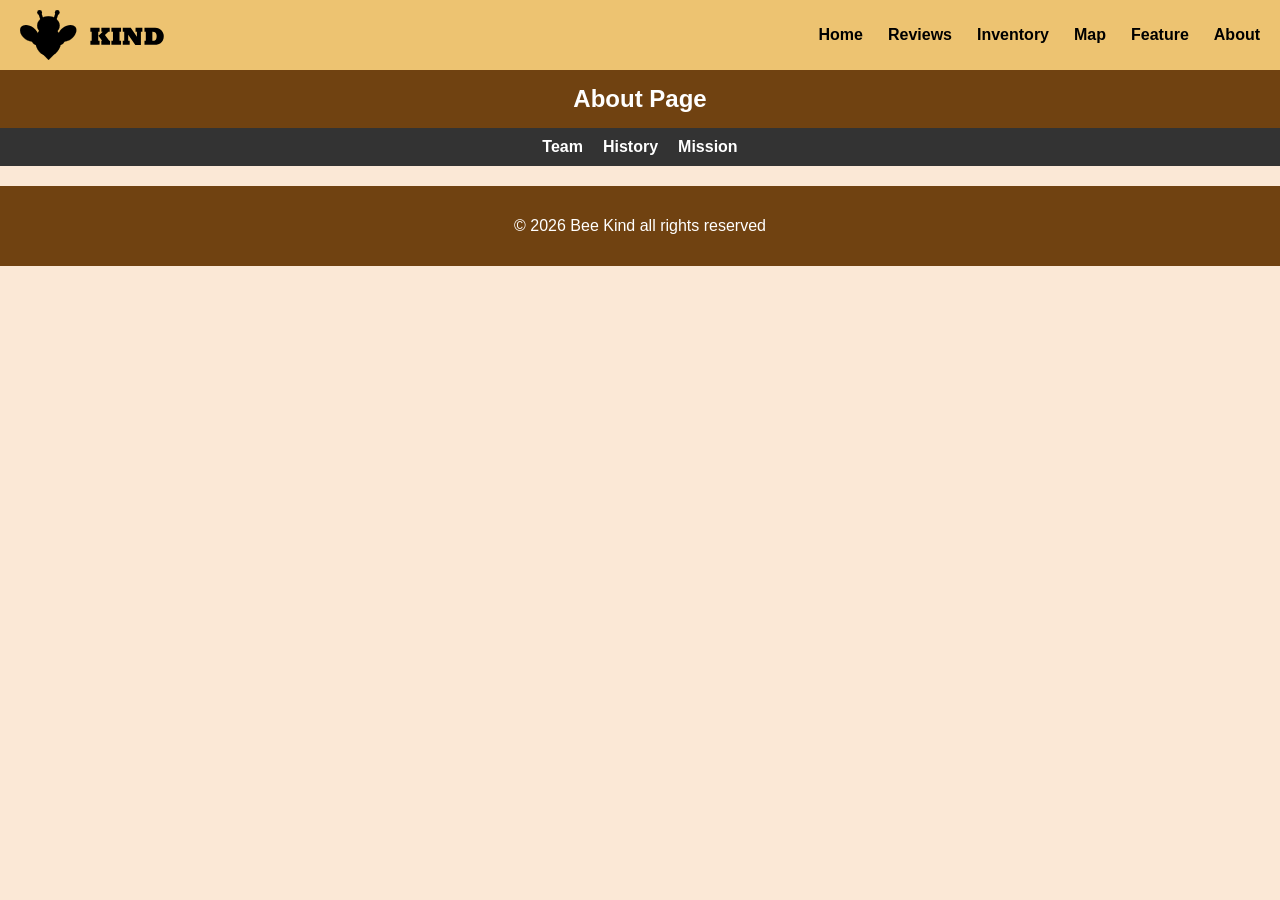
==== about.html @ dc569148 "prototype finished" ====
<!DOCTYPE html>
<html lang="en">
<head>
    <meta charset="UTF-8">
    <meta name="viewport" content="width=device-width, initial-scale=1.0">
    <title>Home</title>
    <link rel="stylesheet" href="style.css">

</head>
<body>
    <header class="site-header">
        <a href="index.html" class="logo">
            <img src="img/SVG/Asset 1.svg" alt="Bee Kind">
        </a>    

        <nav class="main-nav">

            <ul>
                <li><a href="index.html">Home</a></li>
                <li><a href="reviews.html">Reviews</a></li>
                <li><a href="inventory.html">Inventory</a></li>
                <li><a href="map.html">Map</a></li>
                <li><a href="feature.html">Feature</a></li>
                <li><a href="about.html">About</a></li>
            </ul>

        </nav>
    </header>

    <h2>About Page</h2>
    <nav class="site-nav">
        <ul>
        <li><a href="#">Team</a></li>
        <li><a href="#">History</a></li>
        <li><a href="#">Mission</a></li>
        </ul>

    </nav>

    <footer>
        <p>© 2026 Bee Kind all rights reserved</p>
    </footer>
</body>
</html>
---- style.css ----
body {
    font-family: Arial, Helvetica, sans-serif;
    background-color: #fbe8d6;
    margin: 0;
    padding: 0;
}

.site-header {
    display: flex;
    justify-content: space-between;
    align-items: center;
    background-color: #edc371;
    padding: 10px 20px;
}

.logo {
    display: flex;
    align-items: center;
    gap: 10px;
}

.logo img {
    height: 50px;
}

.main-nav ul {
    display: flex;
    gap: 25px;
    list-style: none;
    margin: 0;
    padding: 0;
}

.main-nav a {
    color: black;
    text-decoration: none;
    font-weight: bold;
}


h2{
    grid-area: header;
    text-align: center;
    background-color: #704211;
    color: white;
    padding: 15px;
    margin: 0;
}

.site-nav {
    grid-area: nav;
    background-color: #333;
    padding: 10px;
}

nav ul {
    list-style: none;
    display: flex;
    justify-content: center;
    gap: 20px;
    margin: 0;
    padding: 0;
}

nav li a {
    color: white;
    text-decoration: none;
    font-weight: bold;
}

nav li a:hover {
    text-decoration: underline;
}




.reviews-page .wrapper {
    display: grid;
    grid-template-columns: 1fr 280px;
    grid-template-rows: auto auto;
    gap: 30px 20px;
    max-width: 1000px;
    margin: 40px auto;
    padding: 20px;
    background-color: white;
    border-radius: 12px;
    line-height: 1.6;
    color: #444;
}
 
.review1{ 
    grid-column:1; 
    grid-row: 1; 
}
.review2{ 
    grid-column: 1; 
    grid-row: 2; 
}
.side1{
    grid-column: 2; 
    grid-row: 1; 
}
.side2{ 
    grid-column: 2; 
    grid-row: 2; 
}
 
.review1,
.review2 {
    overflow: hidden;
    padding: 15px;
    border-radius: 12px;

}
 
.side1,
.side2 {
    background-color: #fde2ac;
    border-radius: 12px;
    padding: 15px;
    font-size: 14px;
    box-shadow: 0 2px 6px rgba(0, 0, 0, 0.08);
    align-self: start;
}
.side1 video,
.side2 video {
    border-radius: 8px;
    margin-bottom: 12px;
}
 

.article-grid {
    border-radius: 12px;
    padding: 30px;
    display: grid;
    gap: 15px;
    grid-template-columns: 1fr 1fr 1fr 1fr;
    grid-template-areas:
        "rheader rheader rheader rheader"
        "rlead   rlead   rlead   rlead"
        "rinfo   rinfo   rinfo   rinfo"
        "rinfo   rinfo   rinfo   rinfo"
        "rfooter rfooter rfooter rfooter";
}
 
/* ── Grid area assignments ── */
.rheader{ grid-area: rheader; }
.rlead{ grid-area: rlead;   }
.raside{ grid-area: raside;  }
.rinfo{ grid-area: rinfo;   }
.rfooter{ grid-area: rfooter; }
 
/* ── rheader ── */
.rheader h3 {
    margin: 0 0 4px;
    font-size: 1.4rem;
    color: #704211;
}
 
.rheader p {
    margin: 0;
    font-size: 0.9rem;
    color: #666;
}
 
.rlead img {
    height:500px;
    width: auto;
    border-radius: 10px;
    display: block;
}
 
.rlead .image-credit {
    font-style: italic;
    font-size: 0.8rem;
    color: #888;
    margin: 4px 0 0;
}

.rinfo {
    column-gap: 25px;
    line-height: 1.6;
    color: #444;
    font-size: 15px;
}

.rinfo p {
    margin-bottom: 12px;
}
.rinfo a {
    color: #f4b942;
    text-decoration: none;
    font-weight: bold;
}

.rinfo a:hover {
    text-decoration: underline;
}
 
.side1 h3,
.side2 h3 {
    margin: 0 0 8px;
    color: #704211;
}
 
.side1 h4,
.side2 h4 {
    margin: 10px 0 4px;
}
 
.side1 ul,
.side2 ul {
    margin: 0;
    padding-left: 18px;
}
 
.side1 ul li,
.side2 ul li {
    margin-bottom: 4px;
}

.image-credit {
    font-style: italic;
}



.inventory-page .wrapper {
    display: flex;
    flex-direction: column;
    max-width: 1000px;
    margin: 40px auto;
    gap: 20px;
    padding: 20px;
    border-radius: 12px;
    background-color: white;
    line-height: 1.6;
    color: #444;

}

.gallery {
    display: grid;
    grid-template-columns: repeat(3, 1fr);
    gap: 15px;
}

.gallery figure {
    margin: 0;
    display: flex;
    flex-direction: column;
}
 
.gallery img {
    width: 100%;
    height: 250px;
    object-fit: cover;
    border-radius: 12px 12px 0 0 ;
}
 
.gallery figcaption {
    background-color: #edc371;
    color: #704211;
    text-align: center;
    font-size: 0.8rem;
    padding: 6px 10px;
    border-radius: 0 0 12px 12px;
}
 


table {
    width: 100%;
    border-collapse: collapse;
    margin-top: 15px;
    border-radius: 12px 12px 0 0;

    
}

td, th {
    padding: 10px;
    text-align: center;
    
    
}

th {
    background-color: #edc371;
    color: white;
}
td{
    background-color: rgb(250, 235, 206);
}




footer {
    text-align: center;
    padding: 15px;
    background-color: #704211;
    color: white;
    margin-top: 20px;
}
.fa-star {
    color: #f4b942;
    margin-right: 3px;
}
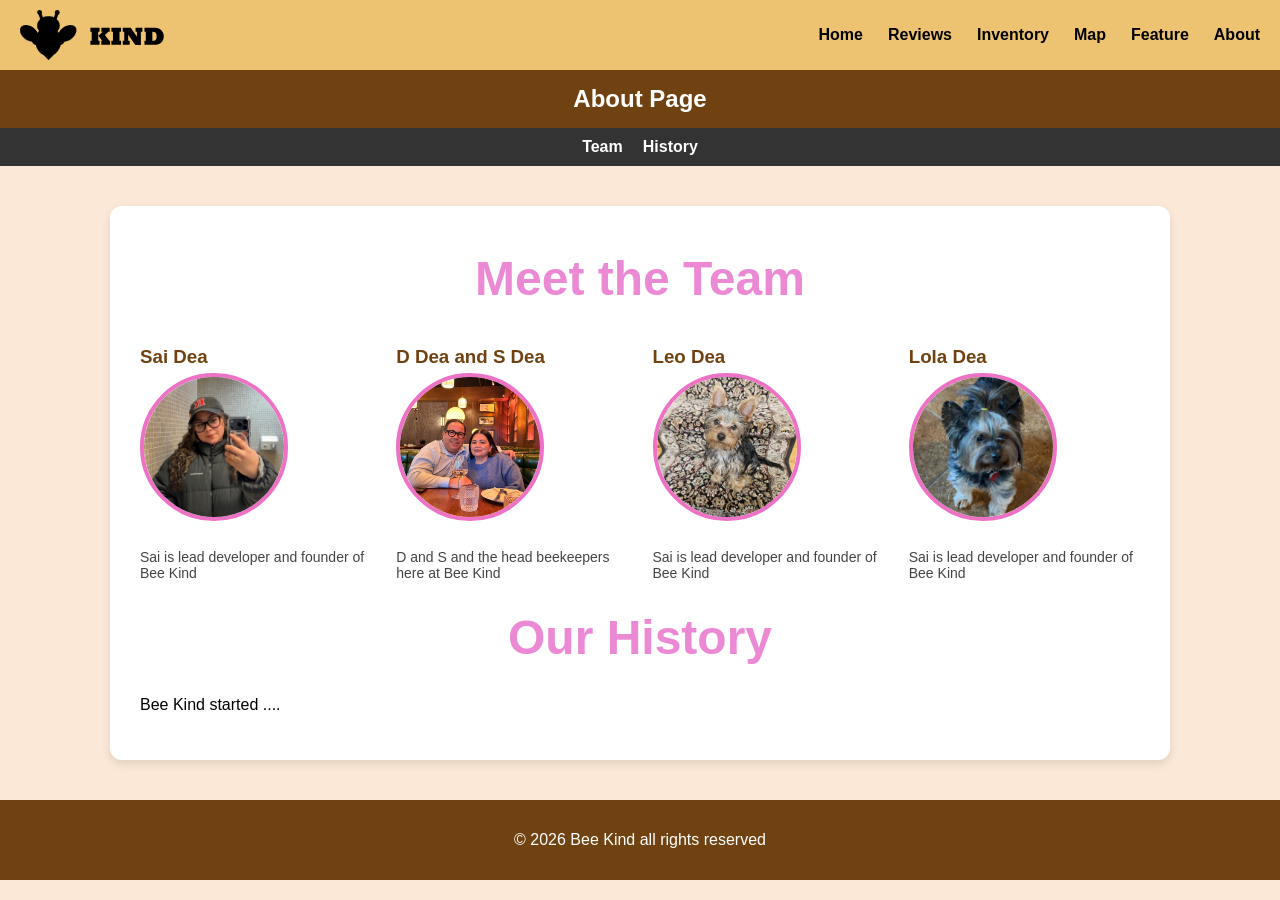
==== commit 29345a8c: "working on about" ====
--- a/about.html
+++ b/about.html
@@ -7,7 +7,7 @@
     <link rel="stylesheet" href="style.css">
 
 </head>
-<body>
+<body class="about-page">
     <header class="site-header">
         <a href="index.html" class="logo">
             <img src="img/SVG/Asset 1.svg" alt="Bee Kind">
@@ -30,13 +30,55 @@
     <h2>About Page</h2>
     <nav class="site-nav">
         <ul>
-        <li><a href="#">Team</a></li>
-        <li><a href="#">History</a></li>
-        <li><a href="#">Mission</a></li>
+        <li><a href="#team">Team</a></li>
+        <li><a href="#history">History</a></li>
         </ul>
 
     </nav>
 
+    <div class="wrapper">
+    <h2 class="title">Meet the Team</h2>
+
+
+
+    <div class="team">
+
+        <div class="member">
+            <h3>Sai Dea</h3>
+            <img src="img/me.JPG" alt="Author photo">
+            <p>Sai is lead developer and founder of Bee Kind</p>
+
+        </div>
+        <div class="member">
+            <h3>D Dea and S Dea</h3>
+            <img src="img/beekeepers.JPG" alt="Beekeepers Photo">
+            <p>D and S and the head beekeepers here at Bee Kind</p>
+
+        </div>
+
+        <div class="member">
+            <h3>Leo Dea</h3>
+            <img src="img/leo.jpg" alt="Leo photo">
+            <p>Sai is lead developer and founder of Bee Kind</p>
+
+        </div>
+
+        <div class="member">
+            <h3>Lola Dea</h3>
+            <img src="img/lola.JPG" alt="Lola Photo">
+            <p>Sai is lead developer and founder of Bee Kind</p>
+
+        </div>
+
+    </div>
+
+    <div class="history">
+        <h2 class="title">Our History</h2>
+        <p>Bee Kind started ....</p>
+
+
+    </div>
+    </div>
     <footer>
         <p>© 2026 Bee Kind all rights reserved</p>
     </footer>
--- a/style.css
+++ b/style.css
@@ -144,14 +144,12 @@
         "rfooter rfooter rfooter rfooter";
 }
  
-/* ── Grid area assignments ── */
 .rheader{ grid-area: rheader; }
 .rlead{ grid-area: rlead;   }
 .raside{ grid-area: raside;  }
 .rinfo{ grid-area: rinfo;   }
 .rfooter{ grid-area: rfooter; }
  
-/* ── rheader ── */
 .rheader h3 {
     margin: 0 0 4px;
     font-size: 1.4rem;
@@ -307,4 +305,224 @@
 .fa-star {
     color: #f4b942;
     margin-right: 3px;
+}
+
+.map-page .wrapper {
+    max-width: 1000px;
+    margin: 40px auto;
+    padding: 30px 20px;
+    background-color: white;
+    border-radius: 12px;
+    display: flex;
+    flex-direction: column;
+    align-items: center;
+    gap: 20px;
+}
+
+.map {
+	width: 900px;
+	height: 600px;
+	border: solid #704211 1px;
+	background: url(img/bee-map.png) no-repeat;
+	background-size: 900px 600px;
+	padding: 0;
+	margin: 0;
+	position: relative; 
+    align-self: center;
+    align-items: center;
+    align-content: center;
+}
+.map-item {
+	height: 200px;
+	position: absolute;
+    font-size: 25px;
+    color: #fdff8b;
+    
+
+}
+.map-item:hover {
+    color: #f4b942;
+    font-size: 30px;
+
+}
+
+#map-item-worker{
+    top: 130px;
+	left: 575px;
+}
+#map-item-queen{
+    top: 300px;
+    left: 530px;
+}
+#map-item-honeycombs{
+    top: 420px;
+    left: 700px;
+}
+#map-item-mark{
+    top: 342px;
+    left: 587px;
+}
+
+#map-item-honey{
+    top: 440px;
+    left: 260px;
+}
+
+#map-item-wax{
+    top: 250px;
+    left: 375px;
+}
+
+#map-item-larvae{
+    top: 280px;
+    left: 690px;
+}
+
+#map-item-drone{
+    top: 130px;
+	left: 340px;
+}
+.map-point {
+    position: absolute;
+}
+
+.map-icon {
+    font-size: 25px;
+    color: #fdff8b;
+    cursor: pointer;
+    transition: 0.2s;
+}
+
+.map-icon:hover {
+    color: #f4b942;
+}
+
+.tooltip {
+    position: absolute;
+    top: -10px;
+    left: 35px;
+    width: 180px;
+    background: white;
+    border-radius: 10px;
+    padding: 10px;
+    box-shadow: 0 4px 10px rgba(0,0,0,0.2);
+    opacity: 0;
+    visibility: hidden;
+    transition: 0.3s ease;
+    z-index: 10;
+}
+
+.map-point:hover .tooltip {
+    opacity: 1;
+    visibility: visible;
+    transform: translateY(-5px);
+
+}
+
+.tooltip h4 {
+    margin: 0 0 5px;
+    color: #704211;
+}
+
+.tooltip img {
+    width: 100%;
+    border-radius: 8px;
+    margin-bottom: 5px;
+}
+
+.tooltip p {
+    font-size: 12px;
+    margin: 0;
+    color: #444;
+}
+
+.map-key {
+    width: 60%;
+    font-size: 14px;
+}
+
+.map-key th {
+    background-color: #edc371;
+    color: #704211;
+    padding: 10px;
+    text-align: center;
+    border: #704211 1px solid;
+
+}
+
+.map-key td {
+    border: #000000 1px solid;
+
+    background-color: #fff7e6;
+    padding: 10px;
+    text-align: center;
+}
+
+
+
+.map-key i {
+    color: #000000;
+    font-size: 18px;
+    margin: 0;
+}
+
+.component{
+    display: flex;
+    flex-direction: column;
+    align-items: center;
+    gap: 10px;
+}
+.components h3{
+    margin: 0 0 4px;
+    font-size: 1.4rem;
+    color: #704211;
+}
+.components img{
+    width: 200px;
+    height: auto;
+    border-radius: 12px;
+}
+
+
+.about-page .wrapper{
+    max-width: 1000px;
+    margin: 40px auto;
+    padding: 30px;
+    background-color: white;
+    border-radius: 12px;
+    box-shadow: 0 4px 10px rgba(0,0,0,0.1);
+}
+
+.team {
+    display: grid;
+    grid-template-columns: repeat(4, 1fr);
+    gap: 25px;
+    margin-top: 20px;
+}
+
+
+.member img {
+    width: 140px;
+    height: 140px;
+    object-fit: cover;
+    border-radius: 50%;
+    margin-bottom: 10px;
+    border: 4px solid #ed71c4;
+}
+
+.member h3 {
+    margin: 5px 0;
+    color: #704211;
+}
+
+.member p {
+    font-size: 14px;
+    color: #444;
+}
+.title{
+    font-size: 3rem;
+    color: #ec89d4;
+    background-color: transparent;
+
+
 }
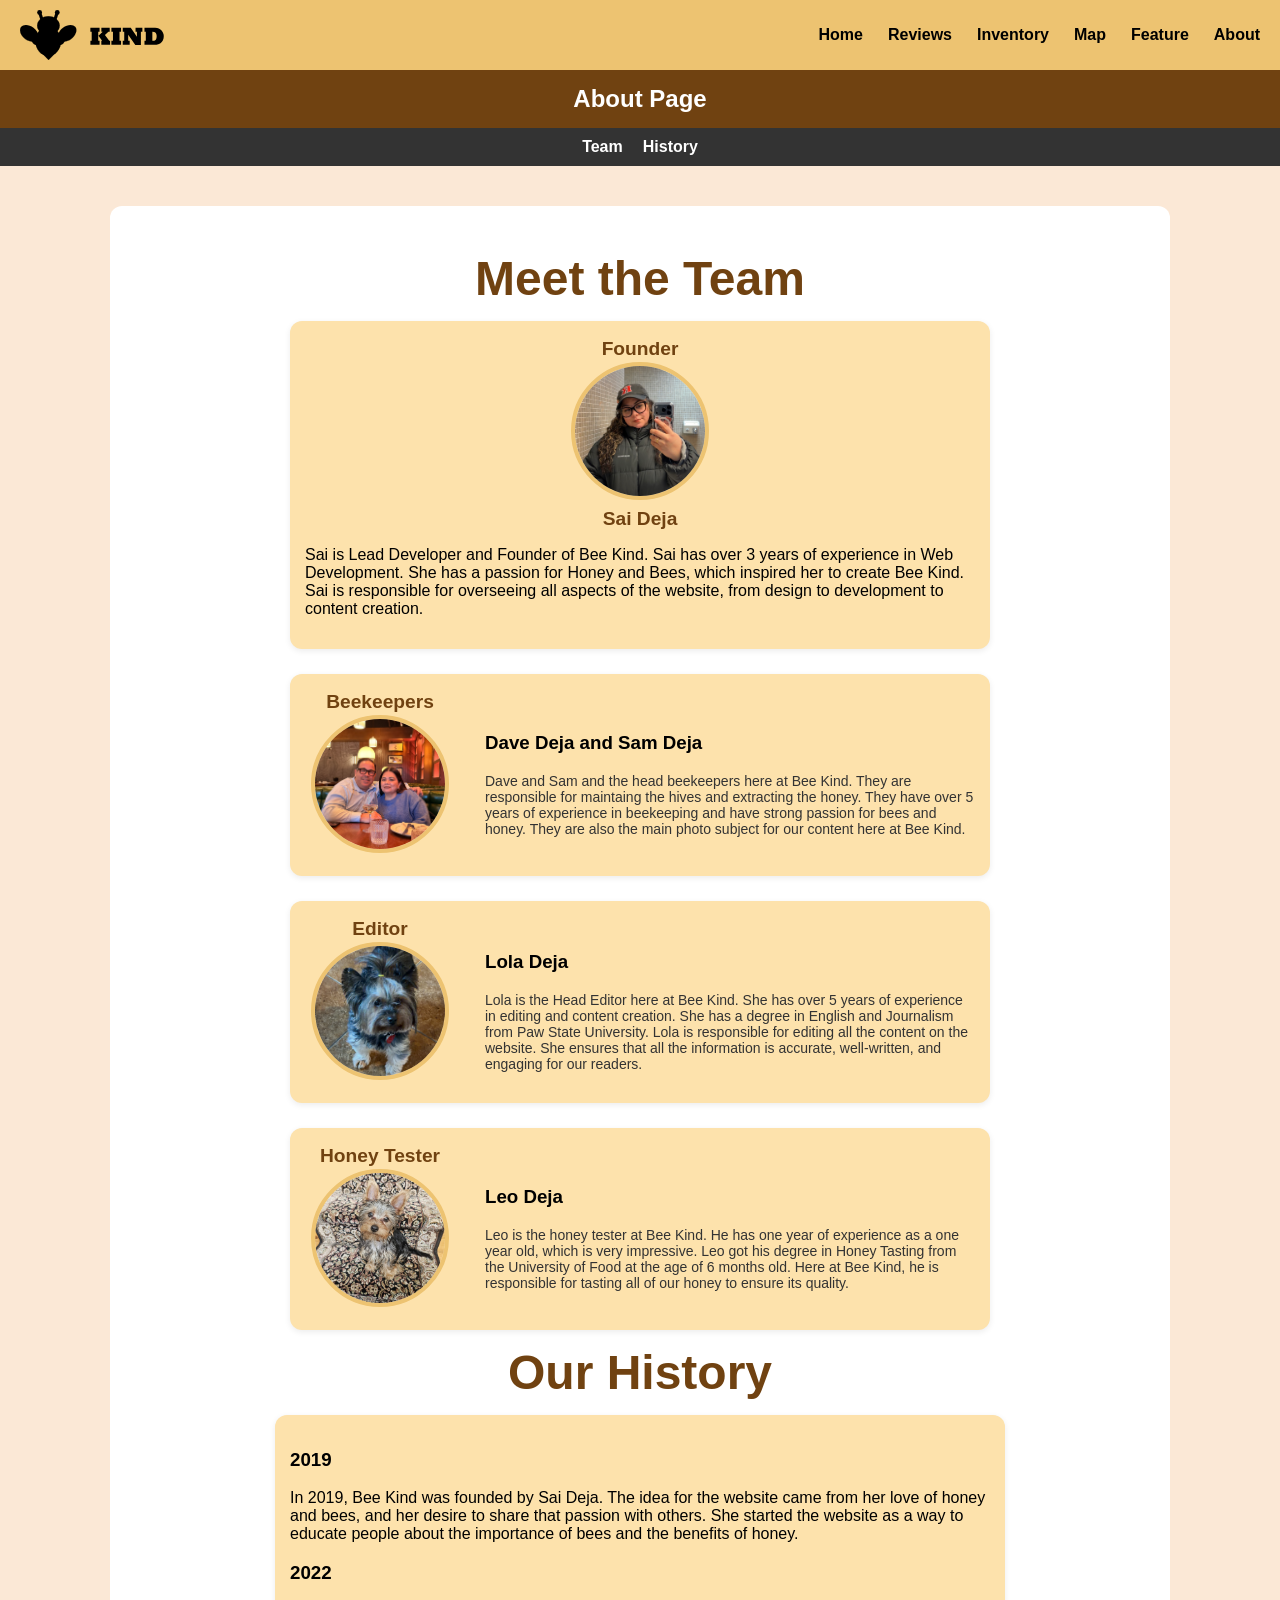
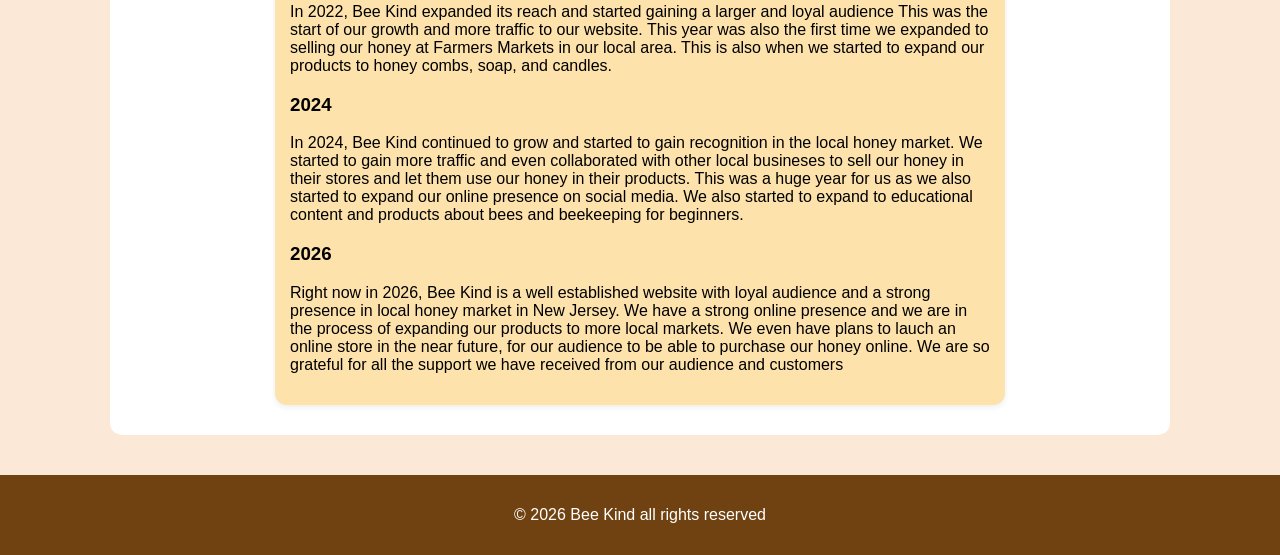
==== commit 1d451e09: "about and map draft" ====
--- a/about.html
+++ b/about.html
@@ -44,29 +44,93 @@
     <div class="team">
 
         <div class="member">
-            <h3>Sai Dea</h3>
-            <img src="img/me.JPG" alt="Author photo">
-            <p>Sai is lead developer and founder of Bee Kind</p>
+            <div clss="member-info"> 
+                <div class="left">
+                    <h3 class="role">Founder</h3>
+                    <img src="img/me.JPG" alt="Rai photo">
+                    <h3>Sai Deja</h3>
+
+                </div>
+                <div class="right">
+                    <p>Sai is Lead Developer and Founder of Bee Kind. Sai has over 3 years of experience in Web Development.
+                    She has a passion for Honey and Bees, which inspired her to create Bee Kind. Sai is responsible for overseeing all aspects of the website, from design to development to content creation.
+                </p>
+
+                </div>
+                
+
+            </div>
+            
 
         </div>
         <div class="member">
-            <h3>D Dea and S Dea</h3>
-            <img src="img/beekeepers.JPG" alt="Beekeepers Photo">
-            <p>D and S and the head beekeepers here at Bee Kind</p>
+            <div class="member-info">
+                <div class="left">
+                    <h3 class="role">Beekeepers</h3>
+                    <img src="img/beekeepers.JPG" alt="Beekeepers Photo">
+                    
+                </div>
+                <div class="right">
+                   
+                <h3>Dave Deja and Sam Deja</h3>
+                <p>Dave and Sam and the head beekeepers here at Bee Kind. They are 
+                    responsible for maintaing the hives and extracting the honey.
+                    They have over 5 years of experience in beekeeping and have strong passion for bees and honey.
+                    They are also the main photo subject for our content here at Bee Kind. 
+                </p>
+                </div>
+
+            </div>
+            
 
         </div>
 
+
+
         <div class="member">
-            <h3>Leo Dea</h3>
-            <img src="img/leo.jpg" alt="Leo photo">
-            <p>Sai is lead developer and founder of Bee Kind</p>
+            <div class="member-info">
 
+                <div class="left">
+                    <h3 class="role">Editor</h3>
+
+                    <img src="img/lola.JPG" alt="Lola Photo">
+
+                </div>
+                <div class="right">
+                    <h3>Lola Deja</h3>
+
+                    <p>Lola is the Head Editor here at Bee Kind. She has over 5 years of experience in editing and content creation.
+                        She has a degree in English and Journalism from Paw State University. 
+                        Lola is responsible for editing all the content on the website. She ensures that all the information is accurate, well-written, and engaging for our readers.
+                    </p>
+
+                </div>
+            
+            </div>
+            
         </div>
 
         <div class="member">
-            <h3>Lola Dea</h3>
-            <img src="img/lola.JPG" alt="Lola Photo">
-            <p>Sai is lead developer and founder of Bee Kind</p>
+            <div class="member-info">
+                <div class="left">
+                     <h3 class="role">Honey Tester</h3>
+
+                    <img src="img/leo.jpg" alt="Leo photo">
+
+                </div>
+                <div class="right">
+                     <h3>Leo Deja</h3>
+
+                    <p>Leo is the honey tester at Bee Kind. He has one year of experience as a one year old, which is very impressive.
+                        Leo got his degree in Honey Tasting from the University of Food at the age of 6 months old. Here at Bee Kind, he 
+                        is responsible for tasting all of our honey to ensure its quality.
+                    </p>
+
+
+                </div>
+               
+            </div>
+            
 
         </div>
 
@@ -74,7 +138,50 @@
 
     <div class="history">
         <h2 class="title">Our History</h2>
-        <p>Bee Kind started ....</p>
+        <div class="history-content">
+            <div class="date">
+                <h3>2019</h3>
+                <p>In 2019, Bee Kind was founded by Sai Deja. The idea for the website came from her love of honey and bees, and her desire to share that passion with others. She started the website as a way to educate people about the importance of bees and the benefits of honey.</p>
+
+
+            </div>
+            <div class="date">
+
+                <h3>2022</h3>
+                <p>In 2022, Bee Kind expanded its reach and started gaining a larger and loyal audience 
+                    This was the start of our growth and more traffic to our website. This year was also 
+                    the first time we expanded to selling our honey at Farmers Markets in our local area. 
+                    This is also when we started to expand our products to honey combs, soap, and candles.
+                </p>
+            </div>
+
+            <div class="date">
+
+                <h3>2024</h3>
+                <p>
+                    In 2024, Bee Kind continued to grow and started to gain recognition in the local honey market. 
+                    We started to gain more traffic and even collaborated with other local busineses to sell our honey in their stores and let them
+                    use our honey in their products. This was a huge year for us as we also started to expand our online presence on social media.
+                    We also started to expand to educational content and products about bees and beekeeping for beginners.
+                </p>
+            </div>
+
+            <div class="date">
+
+                <h3>2026</h3>
+                <p>
+                    Right now in 2026, Bee Kind is a well established website with loyal audience and a strong presence in local honey market in New Jersey.
+                    We have a strong online presence and we are in the process of expanding our products to more local markets. We even have plans to 
+                    lauch an online store in the near future, for our audience to be able to purchase our honey online.
+                    We are so grateful for all the support we have received from our audience and customers
+
+                </p>
+            </div>
+
+        </div>
+
+
+        </div>
 
 
     </div>
--- a/style.css
+++ b/style.css
@@ -415,7 +415,6 @@
 .map-point:hover .tooltip {
     opacity: 1;
     visibility: visible;
-    transform: translateY(-5px);
 
 }
 
@@ -469,6 +468,7 @@
 .component{
     display: flex;
     flex-direction: column;
+    max-width: 700px;
     align-items: center;
     gap: 10px;
 }
@@ -481,6 +481,7 @@
     width: 200px;
     height: auto;
     border-radius: 12px;
+    align-content: center;
 }
 
 
@@ -490,39 +491,97 @@
     padding: 30px;
     background-color: white;
     border-radius: 12px;
-    box-shadow: 0 4px 10px rgba(0,0,0,0.1);
 }
 
 .team {
-    display: grid;
-    grid-template-columns: repeat(4, 1fr);
+    display: flex;
+    flex-direction: column;
     gap: 25px;
-    margin-top: 20px;
-}
-
-
-.member img {
-    width: 140px;
-    height: 140px;
+    max-width: 700px;
+    margin: 0 auto;
+}
+.member {
+    display: flex;
+    align-items: center;
+    gap: 20px;
+    padding: 15px;
+    border-radius: 12px;
+    background-color: #fde2ac;
+    box-shadow: 0 2px 6px rgba(0,0,0,0.08);
+}
+
+.role {
+    text-align: center;
+    color: #704211;
+    margin-bottom: 15px;
+    padding: 2px 8px;
+    font-size: 1.5rem;
+}
+
+.member-info {
+    display: flex;
+    align-items: center;
+    gap: 30px;
+}
+.left {
+    display: flex;
+    flex-direction: column;
+    align-items: center;
+    min-width: 150px;
+}
+
+.left img {
+    width: 130px;
+    height: 130px;
     object-fit: cover;
     border-radius: 50%;
-    margin-bottom: 10px;
-    border: 4px solid #ed71c4;
-}
-
-.member h3 {
-    margin: 5px 0;
-    color: #704211;
-}
-
-.member p {
+    border: 4px solid #edc371;
+    margin-bottom: 8px;
+}
+
+.left h3 {
+    margin: 0;
+    text-align: center;
+    color: #704211;
+    font-size: 1.2rem;
+}
+.member-info p {
+    margin: 0;
     font-size: 14px;
-    color: #444;
+    color: #333;
+
 }
 .title{
     font-size: 3rem;
-    color: #ec89d4;
+    color: #704211;
     background-color: transparent;
 
 
+}
+
+.image-credit{
+    font-style: italic;
+    font-size: 0.8rem;
+    color: #888;
+    margin: 4px 0 0;
+}
+
+.image-credit a{
+
+    text-decoration: none;
+    color: #f4b942;
+}
+.image-credit a:hover{
+    text-decoration: underline;
+}
+
+.history-content {
+    max-width: 700px;
+    margin: 0 auto;
+    align-items: center;
+    gap: 20px;
+    padding: 15px;
+    border-radius: 12px;
+    background-color: #fde2ac;
+    box-shadow: 0 2px 6px rgba(0,0,0,0.08);
 }
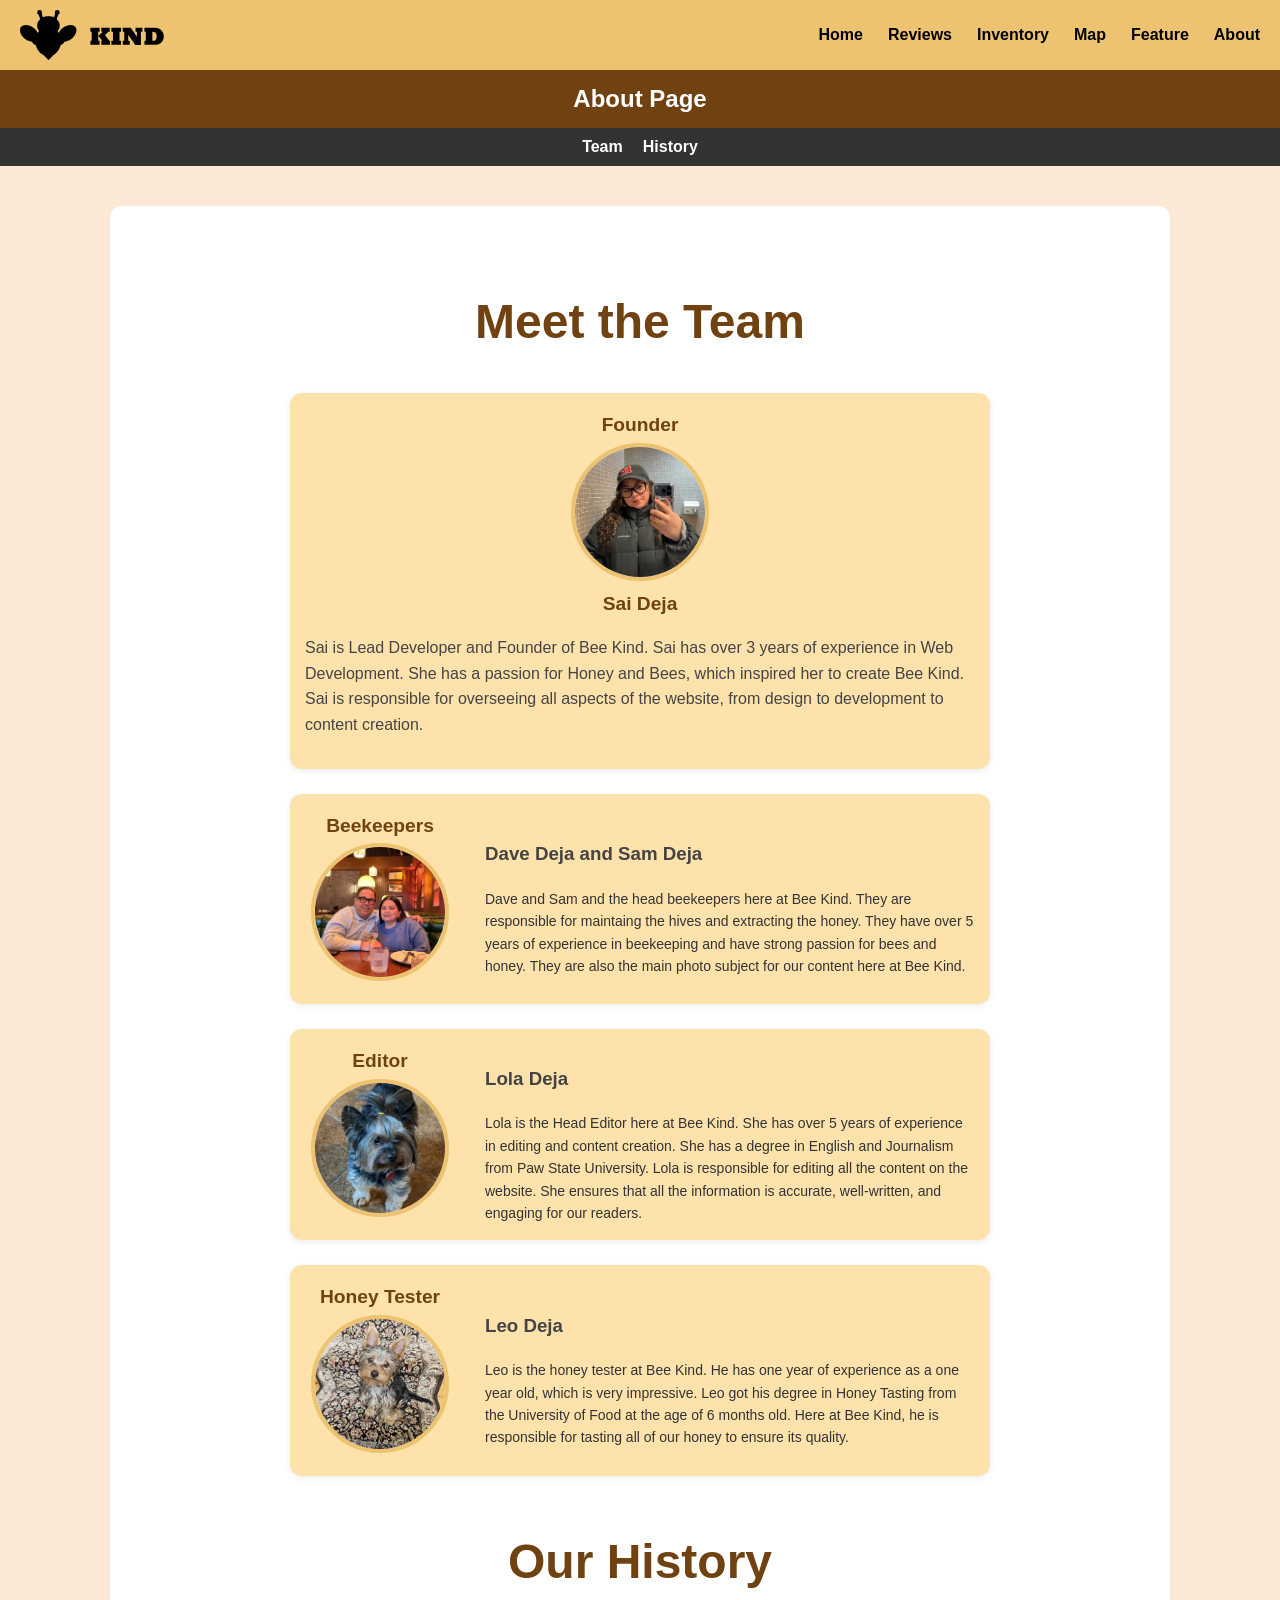
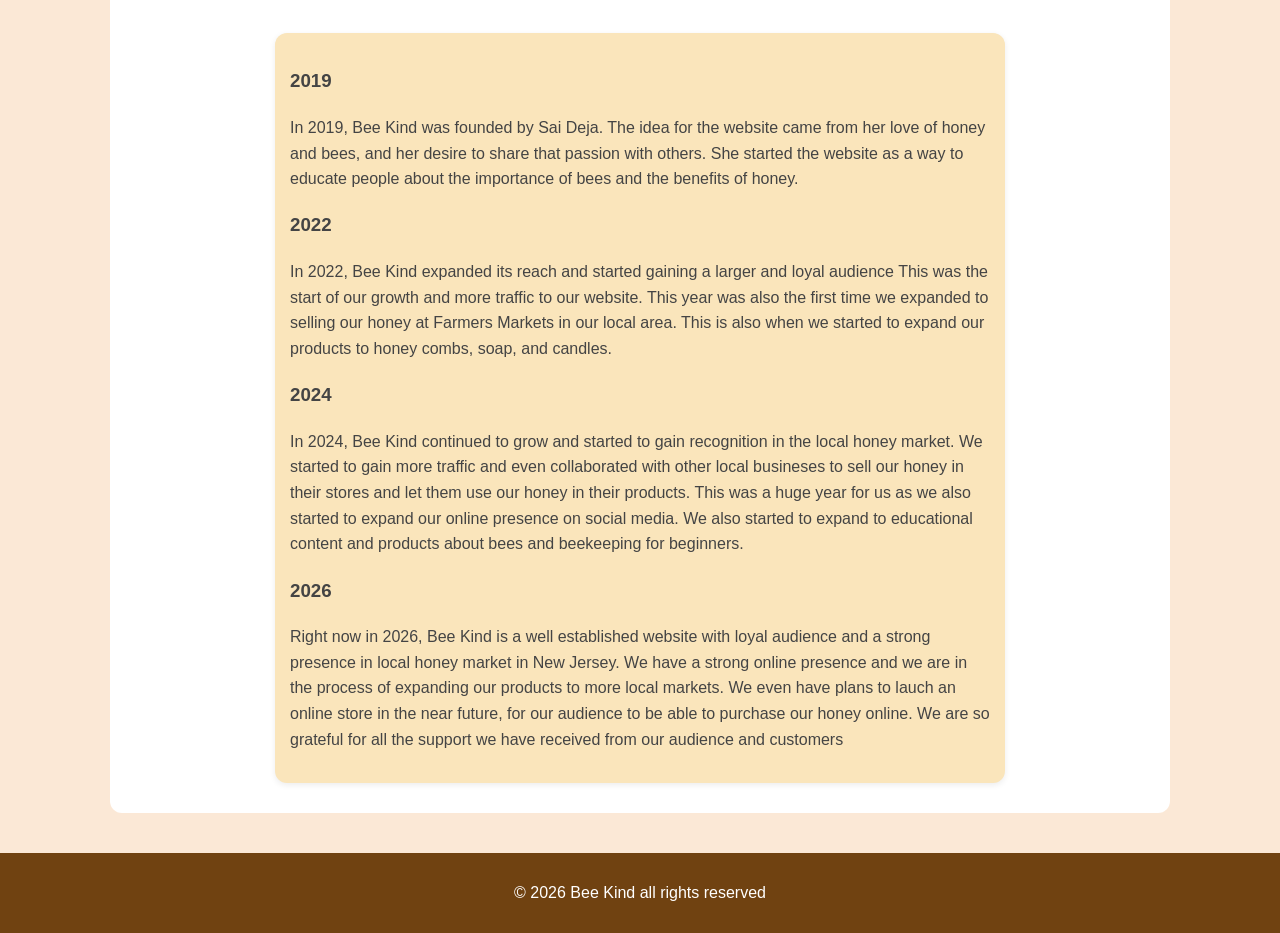
==== commit 5a5baea0: "some styling additions" ====
--- a/about.html
+++ b/about.html
@@ -3,7 +3,7 @@
 <head>
     <meta charset="UTF-8">
     <meta name="viewport" content="width=device-width, initial-scale=1.0">
-    <title>Home</title>
+    <title>About</title>
     <link rel="stylesheet" href="style.css">
 
 </head>
--- a/style.css
+++ b/style.css
@@ -317,12 +317,13 @@
     flex-direction: column;
     align-items: center;
     gap: 20px;
+    line-height: 1.6;
 }
 
 .map {
 	width: 900px;
 	height: 600px;
-	border: solid #704211 1px;
+	border: solid #f4b942 2px;
 	background: url(img/bee-map.png) no-repeat;
 	background-size: 900px 600px;
 	padding: 0;
@@ -382,6 +383,7 @@
     top: 130px;
 	left: 340px;
 }
+
 .map-point {
     position: absolute;
 }
@@ -436,7 +438,7 @@
 }
 
 .map-key {
-    width: 60%;
+    width: 50%;
     font-size: 14px;
 }
 
@@ -451,7 +453,6 @@
 
 .map-key td {
     border: #000000 1px solid;
-
     background-color: #fff7e6;
     padding: 10px;
     text-align: center;
@@ -491,6 +492,9 @@
     padding: 30px;
     background-color: white;
     border-radius: 12px;
+    line-height: 1.6;
+    color: #444;
+
 }
 
 .team {
@@ -555,6 +559,7 @@
     font-size: 3rem;
     color: #704211;
     background-color: transparent;
+    padding: 3rem 0 2rem ;
 
 
 }
@@ -563,15 +568,16 @@
     font-style: italic;
     font-size: 0.8rem;
     color: #888;
-    margin: 4px 0 0;
-}
-
-.image-credit a{
+    align-self: center;
+    
+}
+
+.components a{
 
     text-decoration: none;
-    color: #f4b942;
-}
-.image-credit a:hover{
+    color: #ffaa00;
+}
+.components a:hover{
     text-decoration: underline;
 }
 
@@ -582,6 +588,40 @@
     gap: 20px;
     padding: 15px;
     border-radius: 12px;
-    background-color: #fde2ac;
+    background-color: #fae5bb;
     box-shadow: 0 2px 6px rgba(0,0,0,0.08);
-}+}
+
+
+.components {
+    display: flex;
+    flex-direction: column;
+    gap: 4rem; 
+}
+.component {
+    display: flex;
+    align-items: flex-start;
+    gap: 1rem;
+    padding: 2rem;
+    border-radius: 15px;
+    background-color: #fce6bb; 
+}
+.component h3{
+    font-size: 30px;
+    align-self: center;
+}
+
+
+.component img {
+    width: 300px;
+    height: auto;
+    border-radius: 12px ;
+    flex-shrink: 0;
+    align-self: center;
+}
+
+.component p,
+.component h3 {
+    max-width: 600px;
+}
+
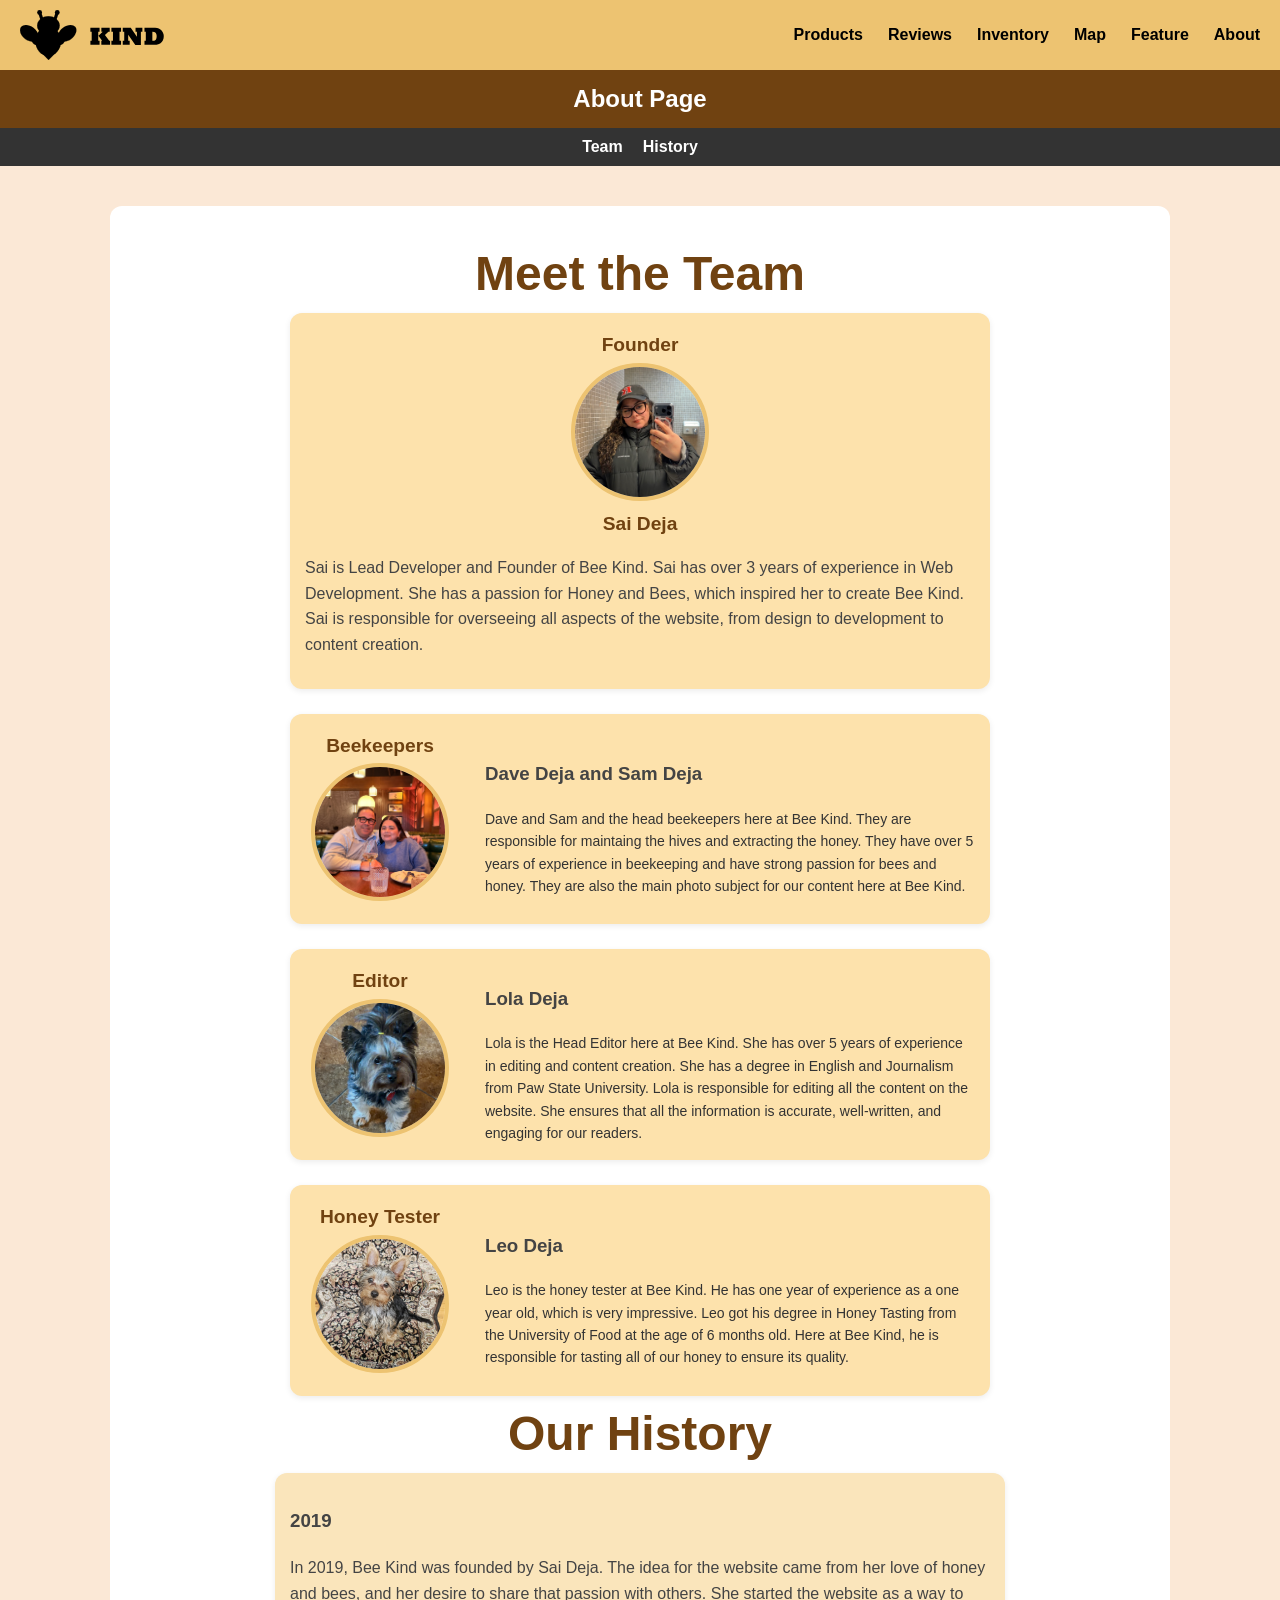
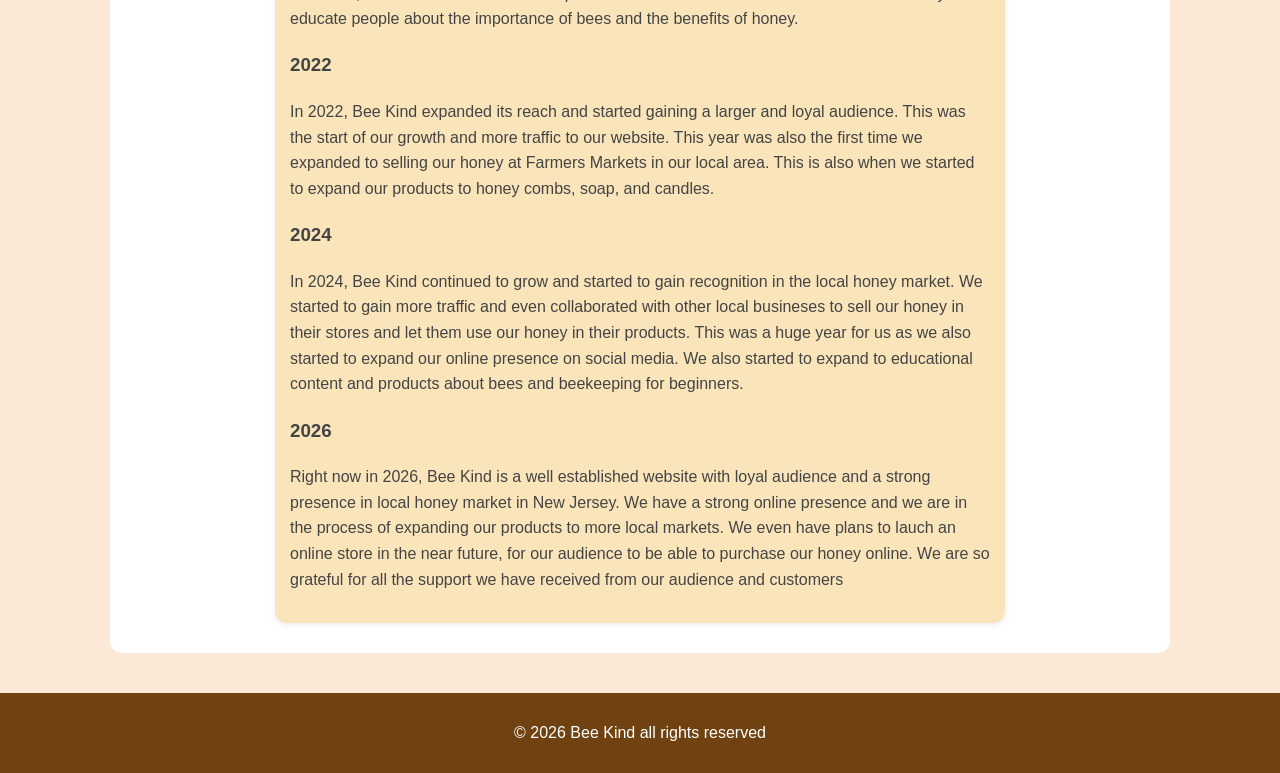
==== commit ec22a010: "some changes, home page wip" ====
--- a/about.html
+++ b/about.html
@@ -16,7 +16,7 @@
         <nav class="main-nav">
 
             <ul>
-                <li><a href="index.html">Home</a></li>
+                <li><a href="products.html">Products</a></li>
                 <li><a href="reviews.html">Reviews</a></li>
                 <li><a href="inventory.html">Inventory</a></li>
                 <li><a href="map.html">Map</a></li>
@@ -148,7 +148,7 @@
             <div class="date">
 
                 <h3>2022</h3>
-                <p>In 2022, Bee Kind expanded its reach and started gaining a larger and loyal audience 
+                <p>In 2022, Bee Kind expanded its reach and started gaining a larger and loyal audience. 
                     This was the start of our growth and more traffic to our website. This year was also 
                     the first time we expanded to selling our honey at Farmers Markets in our local area. 
                     This is also when we started to expand our products to honey combs, soap, and candles.
--- a/style.css
+++ b/style.css
@@ -71,8 +71,6 @@
 nav li a:hover {
     text-decoration: underline;
 }
-
-
 
 
 .reviews-page .wrapper {
@@ -152,13 +150,13 @@
  
 .rheader h3 {
     margin: 0 0 4px;
-    font-size: 1.4rem;
+    font-size: 1.4em;
     color: #704211;
 }
  
 .rheader p {
     margin: 0;
-    font-size: 0.9rem;
+    font-size: 0.9em;
     color: #666;
 }
  
@@ -171,7 +169,7 @@
  
 .rlead .image-credit {
     font-style: italic;
-    font-size: 0.8rem;
+    font-size: 0.8em;
     color: #888;
     margin: 4px 0 0;
 }
@@ -261,7 +259,7 @@
     background-color: #edc371;
     color: #704211;
     text-align: center;
-    font-size: 0.8rem;
+    font-size: 0.8em;
     padding: 6px 10px;
     border-radius: 0 0 12px 12px;
 }
@@ -475,7 +473,7 @@
 }
 .components h3{
     margin: 0 0 4px;
-    font-size: 1.4rem;
+    font-size: 1.4em;
     color: #704211;
 }
 .components img{
@@ -519,7 +517,7 @@
     color: #704211;
     margin-bottom: 15px;
     padding: 2px 8px;
-    font-size: 1.5rem;
+    font-size: 1.5em;
 }
 
 .member-info {
@@ -547,7 +545,7 @@
     margin: 0;
     text-align: center;
     color: #704211;
-    font-size: 1.2rem;
+    font-size: 1.2em;
 }
 .member-info p {
     margin: 0;
@@ -556,17 +554,17 @@
 
 }
 .title{
-    font-size: 3rem;
+    font-size: 3em;
     color: #704211;
     background-color: transparent;
-    padding: 3rem 0 2rem ;
+    padding: 0 2em ;
 
 
 }
 
 .image-credit{
     font-style: italic;
-    font-size: 0.8rem;
+    font-size: 0.8em;
     color: #888;
     align-self: center;
     
@@ -596,13 +594,13 @@
 .components {
     display: flex;
     flex-direction: column;
-    gap: 4rem; 
+    gap: 4em; 
 }
 .component {
     display: flex;
     align-items: flex-start;
-    gap: 1rem;
-    padding: 2rem;
+    gap: 1em;
+    padding: 2em;
     border-radius: 15px;
     background-color: #fce6bb; 
 }
@@ -625,3 +623,86 @@
     max-width: 600px;
 }
 
+
+/* home page */
+
+.home .wrapper{
+    display: grid;
+    gap: 30px 20px;
+    max-width: 1200px;
+    margin: 40px auto;
+    padding: 20px;
+    background-color: white;
+    border-radius: 12px;
+    line-height: 1.6;
+    color: #444;
+
+}
+
+.hero {
+    position: relative;
+    width: 100%;
+}
+
+.hero-img {
+    width: 100%;
+    height: 500px;
+    object-fit: cover;
+}
+
+.hero-text {
+    position: absolute;
+    top: 50%;
+    left: 50%;
+    transform: translate(-50%, -50%);
+    text-align: center;
+    font-size: 50px;
+    color: #704211;
+    font-family: "Bungee", sans-serif;
+    font-weight: bolder;
+    background: #edc371;
+    border-radius: 50px;
+    -webkit-backdrop-filter: blur(10px);
+    backdrop-filter: blur(10px);
+
+}
+
+.primary {
+    font-size: 1.5em;
+    font-weight: bold;
+    margin: 10px 0;
+}
+
+.secondary {
+    font-size: 1.5em;
+}
+
+
+
+.showcase {
+    display: grid;
+    grid-template-columns: repeat(3, 1fr);
+    gap: 25px;
+    margin-top: 40px;
+}
+
+.card {
+    background-color: #fde2ac;
+    padding: 15px;
+    border-radius: 12px;
+    text-align: center;
+    box-shadow: 0 2px 6px rgba(0,0,0,0.08);
+}
+
+.card img {
+    width: 100%;
+    height: 180px;
+    object-fit: cover;
+    border-radius: 10px;
+    margin-bottom: 10px;
+}
+
+.card h3 {
+    color: #704211;
+    margin: 10px 0 5px;
+}
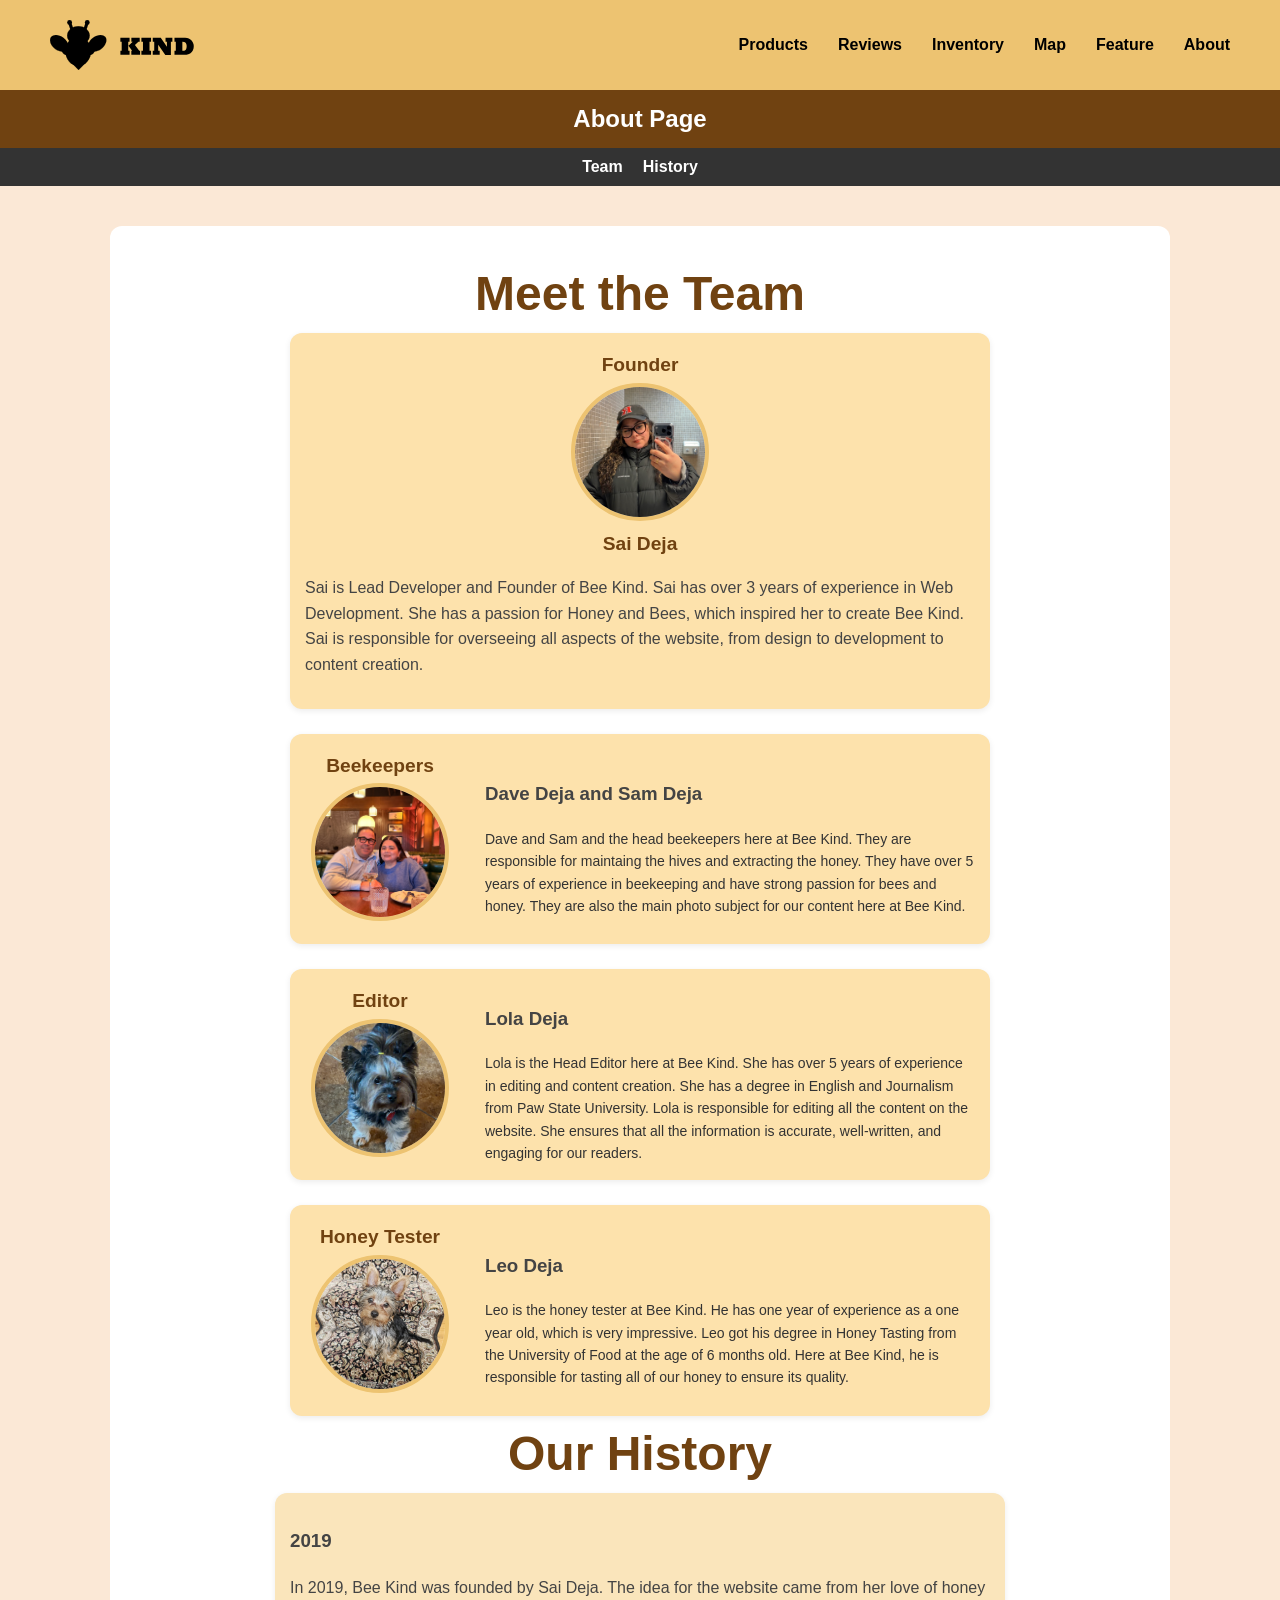
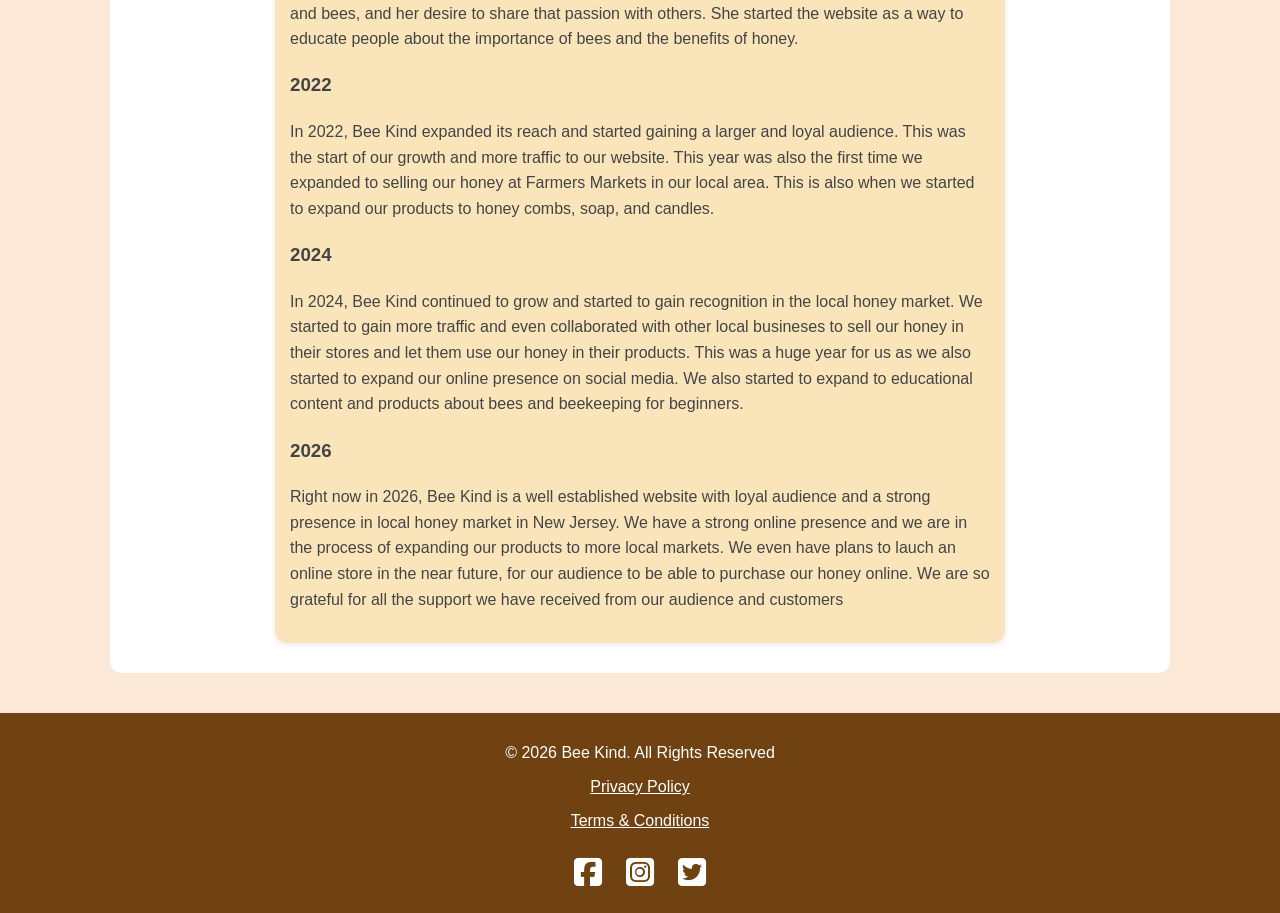
==== commit 7b42b57c: "Home draft done" ====
--- a/about.html
+++ b/about.html
@@ -5,6 +5,8 @@
     <meta name="viewport" content="width=device-width, initial-scale=1.0">
     <title>About</title>
     <link rel="stylesheet" href="style.css">
+    <link rel="stylesheet" href="https://cdnjs.cloudflare.com/ajax/libs/font-awesome/6.5.0/css/all.min.css">
+
 
 </head>
 <body class="about-page">
@@ -187,7 +189,12 @@
     </div>
     </div>
     <footer>
-        <p>© 2026 Bee Kind all rights reserved</p>
+        <p>© 2026 Bee Kind. All Rights Reserved</p>
+        <a href=""><p>Privacy Policy</p></a>
+        <a href=""><p>Terms & Conditions</p></a>
+        <i class="fa-brands fa-square-facebook"></i>
+        <i class="fa-brands fa-square-instagram"></i>
+        <i class="fa-brands fa-square-twitter"></i>
     </footer>
 </body>
 </html>
--- a/style.css
+++ b/style.css
@@ -10,8 +10,10 @@
     justify-content: space-between;
     align-items: center;
     background-color: #edc371;
-    padding: 10px 20px;
-}
+
+    padding: 20px 50px;
+}
+
 
 .logo {
     display: flex;
@@ -25,11 +27,12 @@
 
 .main-nav ul {
     display: flex;
-    gap: 25px;
+    gap: 30px;
     list-style: none;
     margin: 0;
     padding: 0;
 }
+
 
 .main-nav a {
     color: black;
@@ -628,8 +631,9 @@
 
 .home .wrapper{
     display: grid;
-    gap: 30px 20px;
-    max-width: 1200px;
+    gap: 40px;
+    max-width: 1000px;
+    width: 90%;
     margin: 40px auto;
     padding: 20px;
     background-color: white;
@@ -642,6 +646,8 @@
 .hero {
     position: relative;
     width: 100%;
+    max-width: 1000px;  
+    margin: 0 auto; 
 }
 
 .hero-img {
@@ -664,17 +670,21 @@
     border-radius: 50px;
     -webkit-backdrop-filter: blur(10px);
     backdrop-filter: blur(10px);
-
-}
-
-.primary {
-    font-size: 1.5em;
-    font-weight: bold;
-    margin: 10px 0;
-}
-
-.secondary {
-    font-size: 1.5em;
+    padding: 50px;
+    clip-path: polygon(25% 0%, 75% 0%, 100% 50%, 75% 100%, 25% 100%, 0% 50%);
+
+
+}
+
+
+.home-statement {
+    max-width: 700px;
+    margin: 0 auto;
+    text-align: center;
+    padding: 20px;
+    background-color: #fde2ac;
+    border-radius: 12px;
+    color: #704211;
 }
 
 
@@ -682,8 +692,10 @@
 .showcase {
     display: grid;
     grid-template-columns: repeat(3, 1fr);
+    max-width: 70%;
     gap: 25px;
-    margin-top: 40px;
+    margin: 0 auto;
+    
 }
 
 .card {
@@ -691,7 +703,8 @@
     padding: 15px;
     border-radius: 12px;
     text-align: center;
-    box-shadow: 0 2px 6px rgba(0,0,0,0.08);
+    transition: 0.3s ease;
+
 }
 
 .card img {
@@ -702,7 +715,28 @@
     margin-bottom: 10px;
 }
 
-.card h3 {
+.card h3,
+.home-statement h3 {
     color: #704211;
     margin: 10px 0 5px;
+}
+
+.card a{
+    text-decoration: none;
+    color: #704211;
+
+
+}
+.card:hover{
+    transform: scale(1.1); 
+    background-color: #edc371;
+
+}
+
+footer a{
+    color: #fff;
+}
+footer i{
+    font-size: 2em;
+    padding: 10px;
 }
